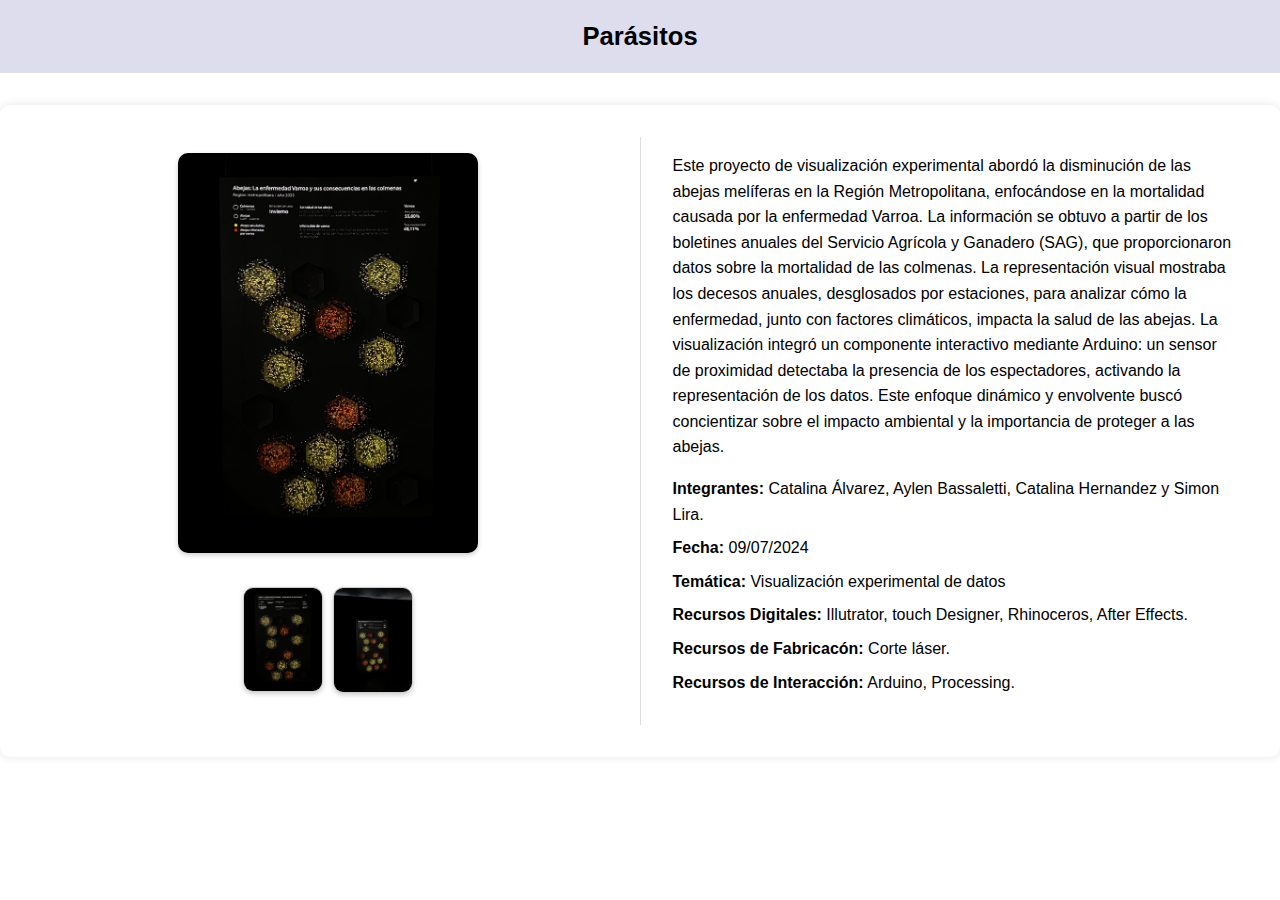
==== proyecto1.html @ f20c1416 "Update proyecto1.html" ====
<!DOCTYPE html>
<html lang="es">
<head>
    <meta charset="UTF-8">
    <meta name="viewport" content="width=device-width, initial-scale=1.0">
    <title>Proyecto 1</title>
    <link rel="stylesheet" href="proyectos-individuales.css">
</head>
<body>
    <header>
        <!-- Título del proyecto -->
        <h1>Parásitos</h1>
    </header>
    <!-- Contenedor principal del proyecto -->
    <main class="project-container">
        <section class="project-images">
            <div class="main-image">
                <!-- Imagen principal del proyecto. Cambiar el valor del atributo "src" con la ubicacion y nombre de tu imagen principal -->
                <img src="imagenes/imagen01.jpg" alt="Imagen del Proyecto 1" id="mainImg">
            </div>
            <div class="thumbnail-container">
                <!-- Miniaturas de imágenes del proyecto. Cambiar el valor del atributo "src" con la ubicacion y nombre de tus miniaturas -->
                <img src="imagenes/imagen01.jpg" alt="Miniatura 1" class="thumbnail" data-src="imagenes/imagen01.jpg">
                <img src="imagenes/abejas.jpg" alt="Miniatura 1" class="thumbnail" data-src="imagenes/abejas.jpg">
            </div>
        </section>
        <!-- Sección de detalles del proyecto -->
        <section class="project-details">
            <!-- Nombre del proyecto. Cambiar el texto con el nombre de tu proyecto -->

            <!-- Descripción detallada del proyecto. Cambiar el texto con la descripción de tu proyecto -->
            <p> Este proyecto de visualización experimental abordó la disminución de las abejas melíferas en la Región Metropolitana, enfocándose en la mortalidad causada por la enfermedad Varroa.  La información se obtuvo a partir de los boletines anuales del Servicio Agrícola y Ganadero (SAG), que proporcionaron datos sobre la mortalidad de las colmenas. La representación visual mostraba los decesos anuales, desglosados por estaciones, para analizar cómo la enfermedad, junto con factores climáticos, impacta la salud de las abejas. La visualización integró un componente interactivo mediante Arduino: un sensor de proximidad detectaba la presencia de los espectadores, activando la representación de los datos. Este enfoque dinámico y envolvente buscó concientizar sobre el impacto ambiental y la importancia de proteger a las abejas.</p>
            <ul>
                <!-- Información adicional del proyecto -->
                <li><strong>Integrantes:</strong> Catalina Álvarez, Aylen Bassaletti, Catalina Hernandez y Simon Lira.</li>
                <li><strong>Fecha:</strong> 09/07/2024</li>
                <li><strong>Tem&aacute;tica:</strong> Visualización experimental de datos</li>
                <li><strong>Recursos Digitales:</strong> Illutrator, touch Designer, Rhinoceros, After Effects.</li>
                <li><strong>Recursos de Fabricacón:</strong> Corte láser.</li>
                <li><strong>Recursos de Interacción:</strong> Arduino, Processing.</li>
                <!-- Añade más información según sea necesario -->
            </ul>
        </section>
    </main>
    <!-- Pie de página (footer) -->
    
    <!-- Enlace al archivo de JavaScript específico para este proyecto -->
    <script src="proyectos.js"></script>
</body>
</html>
---- proyectos-individuales.css ----
/* ----------------------------------------------
Manual de Estilos para proyecto-02.html
---------------------------------------------- */

/* Reset de estilos por defecto */
* {
    margin: 0;
    padding: 0;
    box-sizing: border-box;
}

/* Estilos del cuerpo de la página */
body {
    font-family:  Century Gothic, Arial; /* Familia de fuente */
    line-height: 1.6; /* Altura de línea */
    color:  #000; /* Color principal del texto */
    background-color: white; /* Fondo ligeramente claro */
}

/* Estilos del encabezado */
header {
    text-align: center; /* Alinear texto al centro */
    padding: 1rem; /* Relleno interior */
    background: #dedded; /* Color de fondo */
    color:  #000; /* Color del texto */
    font-size: 0.8rem;
}

/* Estilos del contenedor de proyecto */
.project-container {
    display: flex; /* Mostrar como flexbox */
    flex-direction: column; /* Dirección de los elementos */
    max-width: 1800px; /* Ancho máximo */
    margin: 2rem auto; /* Márgenes */
    padding: 1rem; /* Relleno interior */
    background: white; /* Color de fondo */
    box-shadow: 0 0 10px rgba(0, 0, 0, 0.1); /* Sombra */
    border-radius: 10px; /* Borde redondeado */
}

/* Estilos de la sección de imágenes del proyecto */
.project-images {
    display: flex; /* Mostrar como flexbox */
    flex-direction: column; /* Dirección de los elementos */
    align-items: center; /* Alinear elementos */
    padding: 1rem; /* Relleno interior */
    border-right: 1px solid rgb(255, 239, 239); /* Borde derecho */
}

/* Estilos de las imágenes del proyecto */
.project-images img {
    max-width: 100%; /* Ancho máximo del 100% */
    height: auto; /* Altura automática */
    margin-bottom: 1rem; /* Margen inferior */
    border-radius: 10px; /* Borde redondeado */
    box-shadow: 0 2px 5px rgba(0, 0, 0, 0.2); /* Sombra suave */
}

/* Estilos de los detalles del proyecto */
.project-details {
    padding: 1rem; /* Relleno interior */
}

.project-details h2 {
    margin-bottom: 1rem; /* Margen inferior */
    font-size: 1.5rem; /* Tamaño de fuente */
}

.project-details p {
    margin-bottom: 1rem; /* Margen inferior */
}

.project-details ul {
    list-style: none; /* Quitar viñetas */
    padding: 0; /* Padding cero */
}

.project-details ul li {
    margin-bottom: 0.5rem; /* Margen inferior */
}

/* Miniaturas */
.thumbnail-container {
    display: flex; /* Mostrar como flexbox */
    justify-content: center; /* Justificar al centro */
    align-items: center; /* Alinear al centro */
    margin-top: 10px; /* Margen superior */
}

.thumbnail {
    width: 80px; /* Ancho de miniatura */
    height: 60px; /* Alto de miniatura */
    margin: 0 5px; /* Margen */
    cursor: pointer; /* Cursor tipo puntero */
    border: 1px solid #ccc; /* Borde estático */
    border-radius: 5px; /* Borde redondeado */
}

.thumbnail:hover {
    border-color: black; /* Color del borde al pasar el mouse */
}

/* Footer */
footer {
    text-align: center; /* Alinear texto al centro */
    padding: 1rem 0; /* Relleno interior */
    background: rgb(131, 0, 0); /* Color de fondo */
    color: rgb(255, 239, 239); /* Color del texto */
    margin-top: 2rem; /* Margen superior */
}

/* Responsividad */

/* Media Queries para Responsividad */
@media (max-width: 768px) {
    .project-container {
        flex-direction: column;
        padding: 1rem;
    }

    .project-images {
        border-bottom: 1px solid #ddd;
        padding-bottom: 1rem;
    }

    .thumbnail {
        width: 60px;
        height: 45px;
    }
}

@media (min-width: 769px) {
    .project-container {
        flex-direction: row;
        padding: 2rem;
    }

    .project-images {
        flex: 1;
        border-right: 1px solid #ddd;
        padding-right: 2rem;
    }

    .project-details {
        flex: 1;
        padding-left: 2rem;
    }
}

/* Ajustes de imagen principal */
.main-image img {
    width: 100%;
    height: auto;
    max-height: 400px; /* Ajustar según la altura deseada */
    object-fit: cover;
    border-radius: 10px;
}
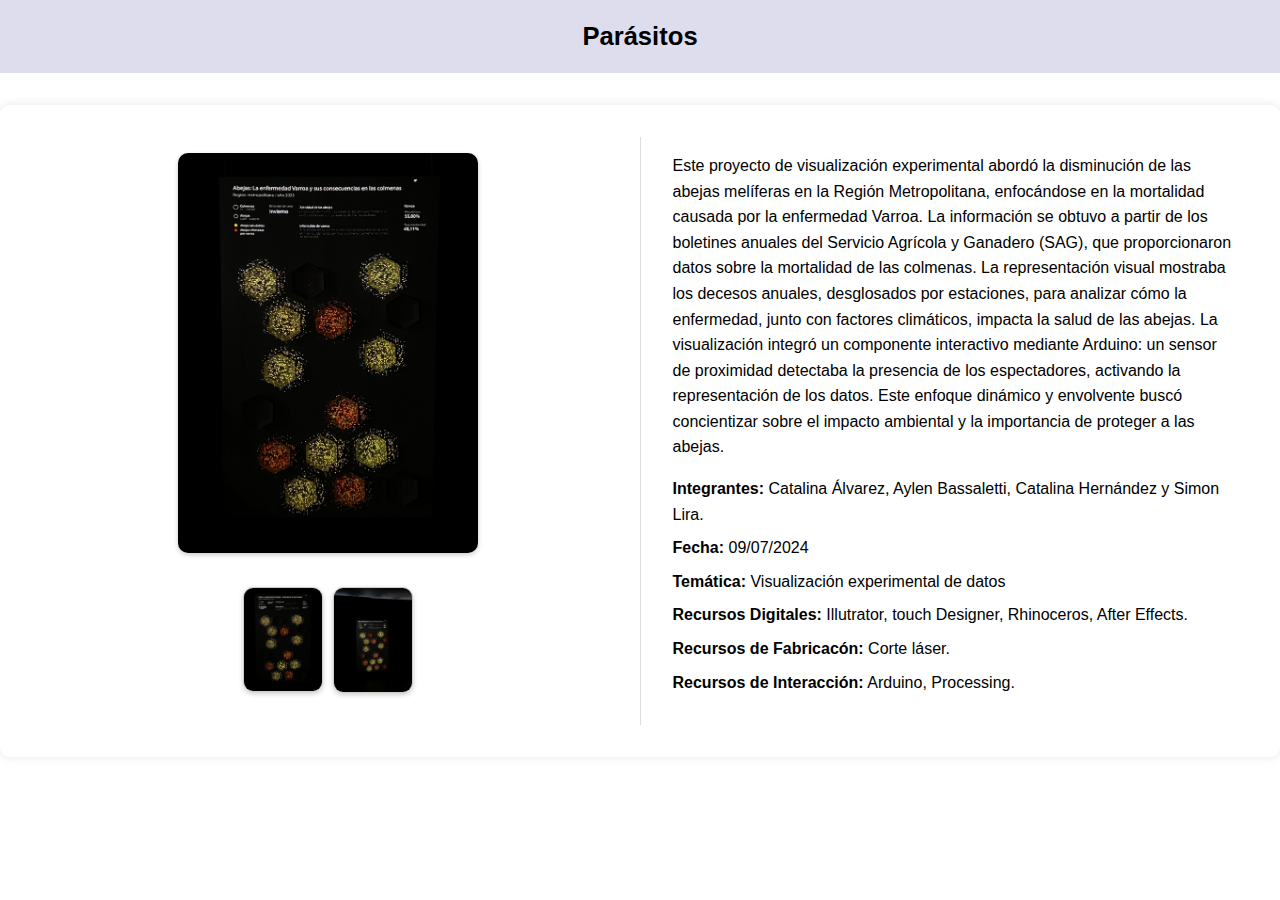
==== commit ec269633: "Update proyecto1.html" ====
--- a/proyecto1.html
+++ b/proyecto1.html
@@ -32,7 +32,7 @@
             <p> Este proyecto de visualización experimental abordó la disminución de las abejas melíferas en la Región Metropolitana, enfocándose en la mortalidad causada por la enfermedad Varroa.  La información se obtuvo a partir de los boletines anuales del Servicio Agrícola y Ganadero (SAG), que proporcionaron datos sobre la mortalidad de las colmenas. La representación visual mostraba los decesos anuales, desglosados por estaciones, para analizar cómo la enfermedad, junto con factores climáticos, impacta la salud de las abejas. La visualización integró un componente interactivo mediante Arduino: un sensor de proximidad detectaba la presencia de los espectadores, activando la representación de los datos. Este enfoque dinámico y envolvente buscó concientizar sobre el impacto ambiental y la importancia de proteger a las abejas.</p>
             <ul>
                 <!-- Información adicional del proyecto -->
-                <li><strong>Integrantes:</strong> Catalina Álvarez, Aylen Bassaletti, Catalina Hernandez y Simon Lira.</li>
+                <li><strong>Integrantes:</strong> Catalina Álvarez, Aylen Bassaletti, Catalina Hernández y Simon Lira.</li>
                 <li><strong>Fecha:</strong> 09/07/2024</li>
                 <li><strong>Tem&aacute;tica:</strong> Visualización experimental de datos</li>
                 <li><strong>Recursos Digitales:</strong> Illutrator, touch Designer, Rhinoceros, After Effects.</li>
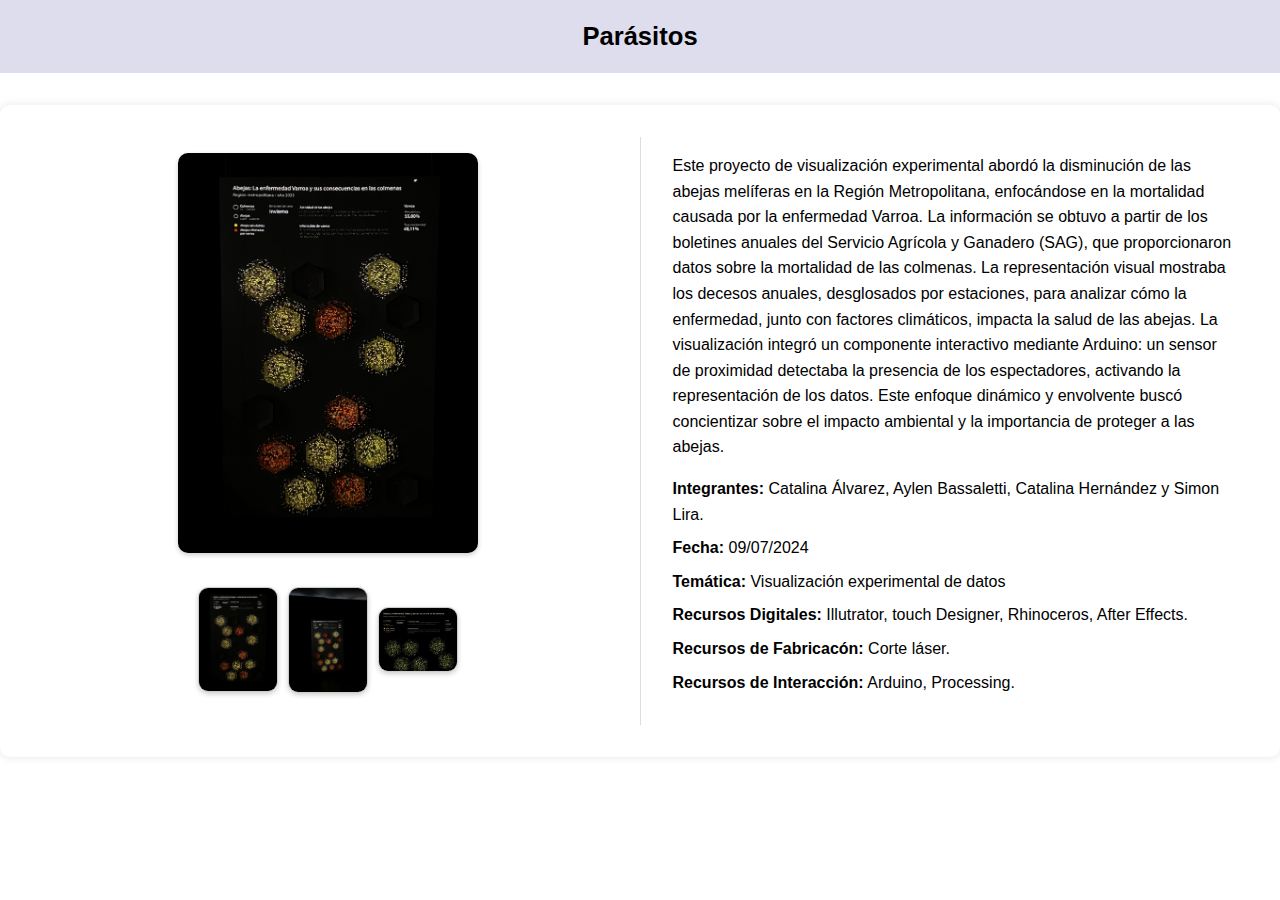
==== commit b8709816: "Update proyecto1.html" ====
--- a/proyecto1.html
+++ b/proyecto1.html
@@ -22,6 +22,7 @@
                 <!-- Miniaturas de imágenes del proyecto. Cambiar el valor del atributo "src" con la ubicacion y nombre de tus miniaturas -->
                 <img src="imagenes/imagen01.jpg" alt="Miniatura 1" class="thumbnail" data-src="imagenes/imagen01.jpg">
                 <img src="imagenes/abejas.jpg" alt="Miniatura 1" class="thumbnail" data-src="imagenes/abejas.jpg">
+                <img src="imagenes/abejasss.jpg" alt="Miniatura 1" class="thumbnail" data-src="imagenes/abejasss.jpg">
             </div>
         </section>
         <!-- Sección de detalles del proyecto -->
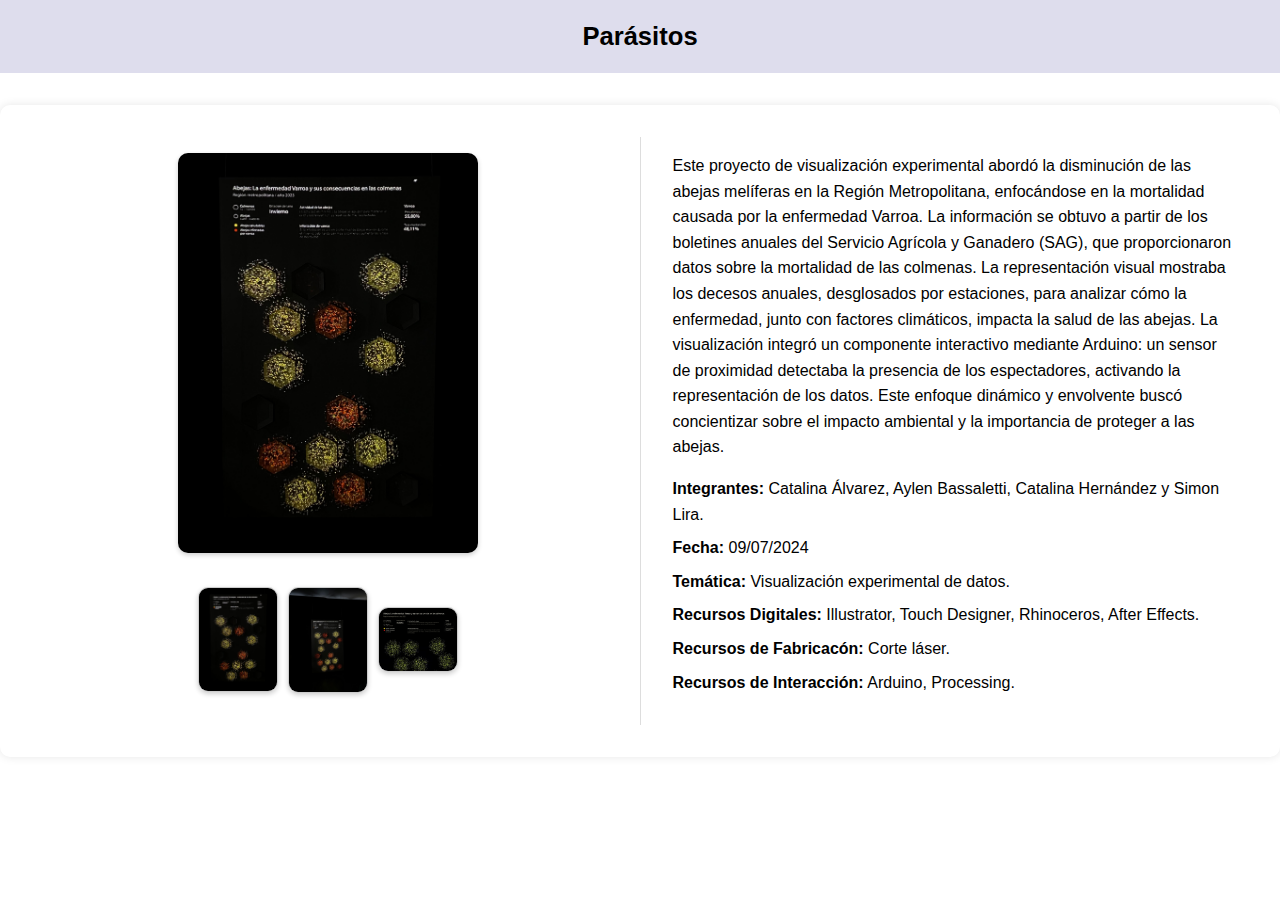
==== commit e6aeea3a: "Update proyecto1.html" ====
--- a/proyecto1.html
+++ b/proyecto1.html
@@ -35,8 +35,8 @@
                 <!-- Información adicional del proyecto -->
                 <li><strong>Integrantes:</strong> Catalina Álvarez, Aylen Bassaletti, Catalina Hernández y Simon Lira.</li>
                 <li><strong>Fecha:</strong> 09/07/2024</li>
-                <li><strong>Tem&aacute;tica:</strong> Visualización experimental de datos</li>
-                <li><strong>Recursos Digitales:</strong> Illutrator, touch Designer, Rhinoceros, After Effects.</li>
+                <li><strong>Tem&aacute;tica:</strong> Visualización experimental de datos.</li>
+                <li><strong>Recursos Digitales:</strong> Illustrator, Touch Designer, Rhinoceros, After Effects.</li>
                 <li><strong>Recursos de Fabricacón:</strong> Corte láser.</li>
                 <li><strong>Recursos de Interacción:</strong> Arduino, Processing.</li>
                 <!-- Añade más información según sea necesario -->
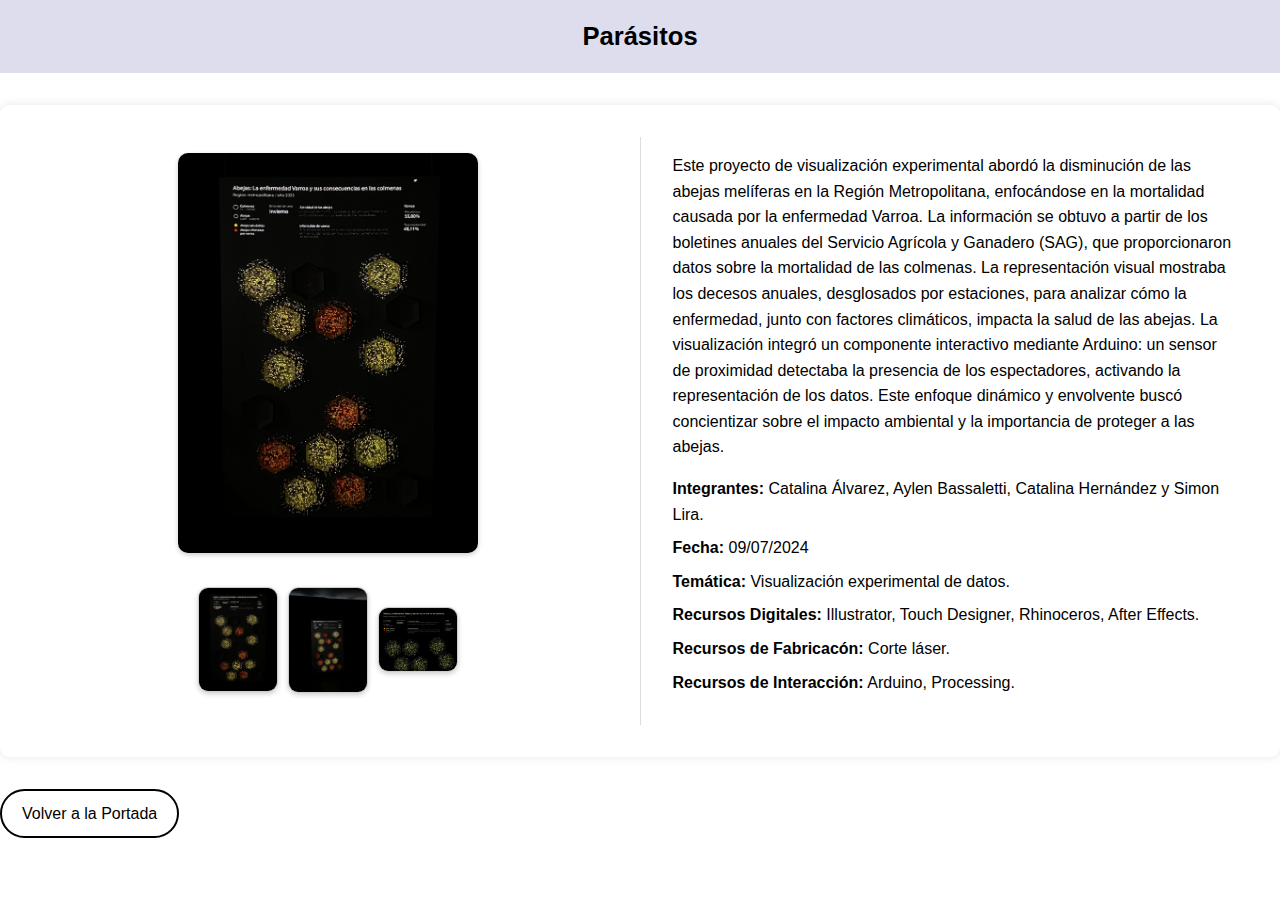
==== commit 204119a2: "Update proyecto1.html" ====
--- a/proyecto1.html
+++ b/proyecto1.html
@@ -47,6 +47,11 @@
     
     <!-- Enlace al archivo de JavaScript específico para este proyecto -->
     <script src="proyectos.js"></script>
+ <!-- Botón final -->
+    <div class="back-container">
+        <a href="index.html" class="btn">Volver a la Portada</a>
+    </div>
+<script src="proyectos.js"></script>
 </body>
 </html>
 
--- a/proyectos-individuales.css
+++ b/proyectos-individuales.css
@@ -155,3 +155,20 @@
     object-fit: cover;
     border-radius: 10px;
 }
+.back-container .btn {
+    display: inline-block;
+    padding: 10px 20px;
+    font-family: Century Gothic, Arial;
+    font-size: 1rem;
+    text-decoration: none;
+    color: #000;
+    border: 2px solid #000;
+    border-radius: 25px;
+    background-color: transparent;
+    transition: all 0.3s ease;
+}
+
+.back-container .btn:hover {
+    background-color: #000;
+    color: #fff;
+}
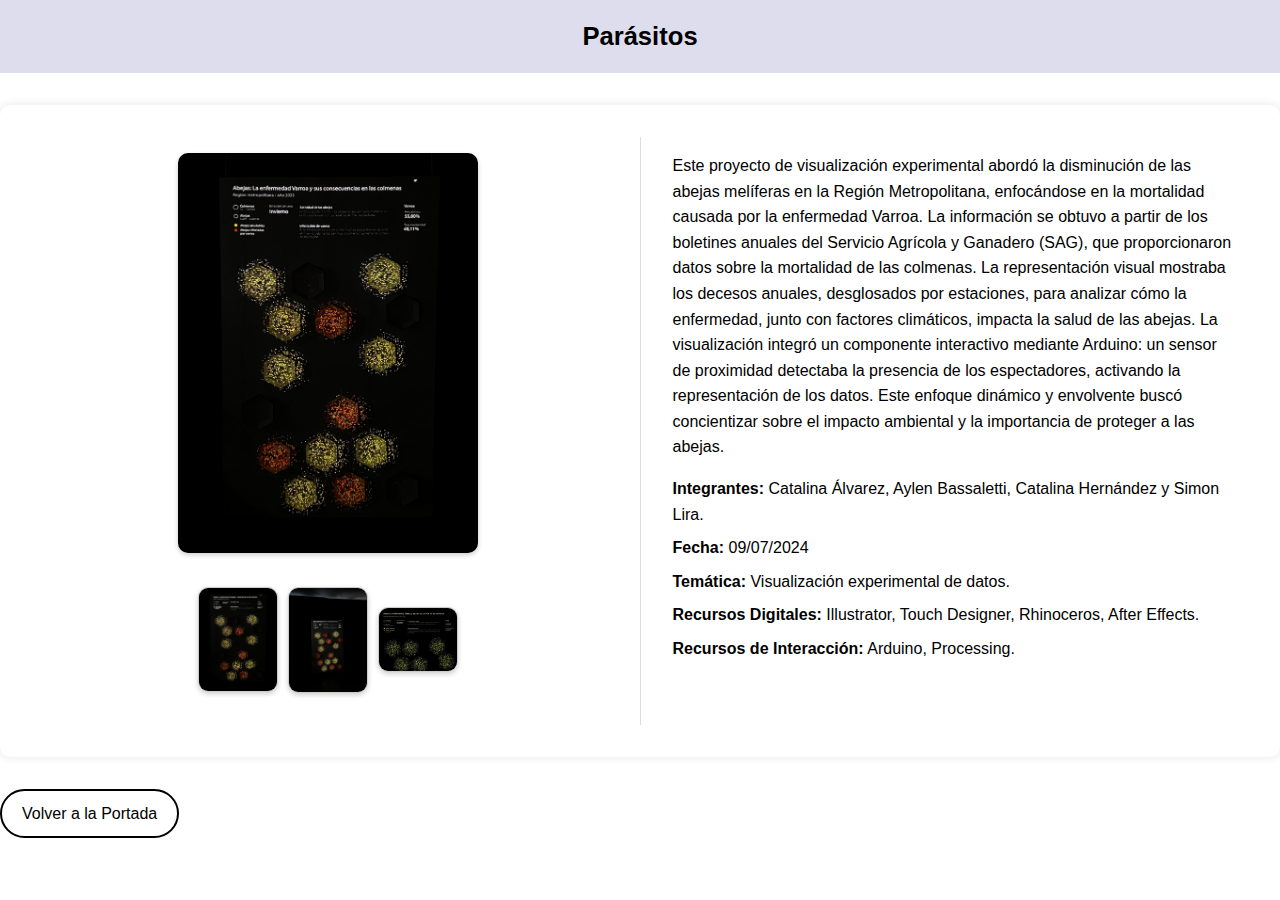
==== commit 8cbc3b8c: "Update proyecto1.html" ====
--- a/proyecto1.html
+++ b/proyecto1.html
@@ -37,7 +37,6 @@
                 <li><strong>Fecha:</strong> 09/07/2024</li>
                 <li><strong>Tem&aacute;tica:</strong> Visualización experimental de datos.</li>
                 <li><strong>Recursos Digitales:</strong> Illustrator, Touch Designer, Rhinoceros, After Effects.</li>
-                <li><strong>Recursos de Fabricacón:</strong> Corte láser.</li>
                 <li><strong>Recursos de Interacción:</strong> Arduino, Processing.</li>
                 <!-- Añade más información según sea necesario -->
             </ul>
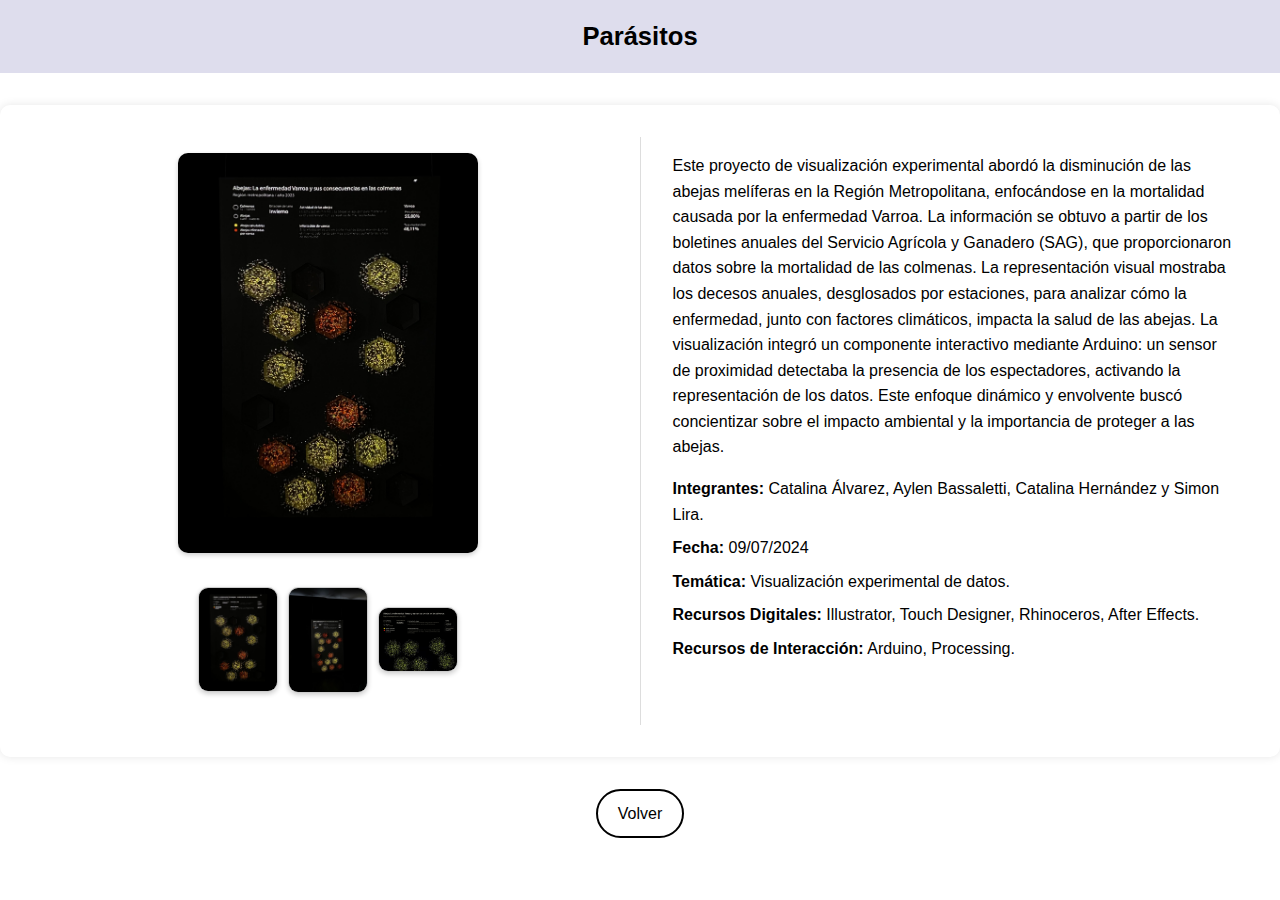
==== commit af04fb02: "Update proyecto1.html" ====
--- a/proyecto1.html
+++ b/proyecto1.html
@@ -48,7 +48,7 @@
     <script src="proyectos.js"></script>
  <!-- Botón final -->
     <div class="back-container">
-        <a href="index.html" class="btn">Volver a la Portada</a>
+        <a href="index.html" class="btn">Volver</a>
     </div>
 <script src="proyectos.js"></script>
 </body>
--- a/proyectos-individuales.css
+++ b/proyectos-individuales.css
@@ -155,10 +155,15 @@
     object-fit: cover;
     border-radius: 10px;
 }
+/* Botón final */
+.back-container {
+    text-align: center;
+    margin: 20px 0;
+}
+
 .back-container .btn {
     display: inline-block;
     padding: 10px 20px;
-    font-family: Century Gothic, Arial;
     font-size: 1rem;
     text-decoration: none;
     color: #000;
